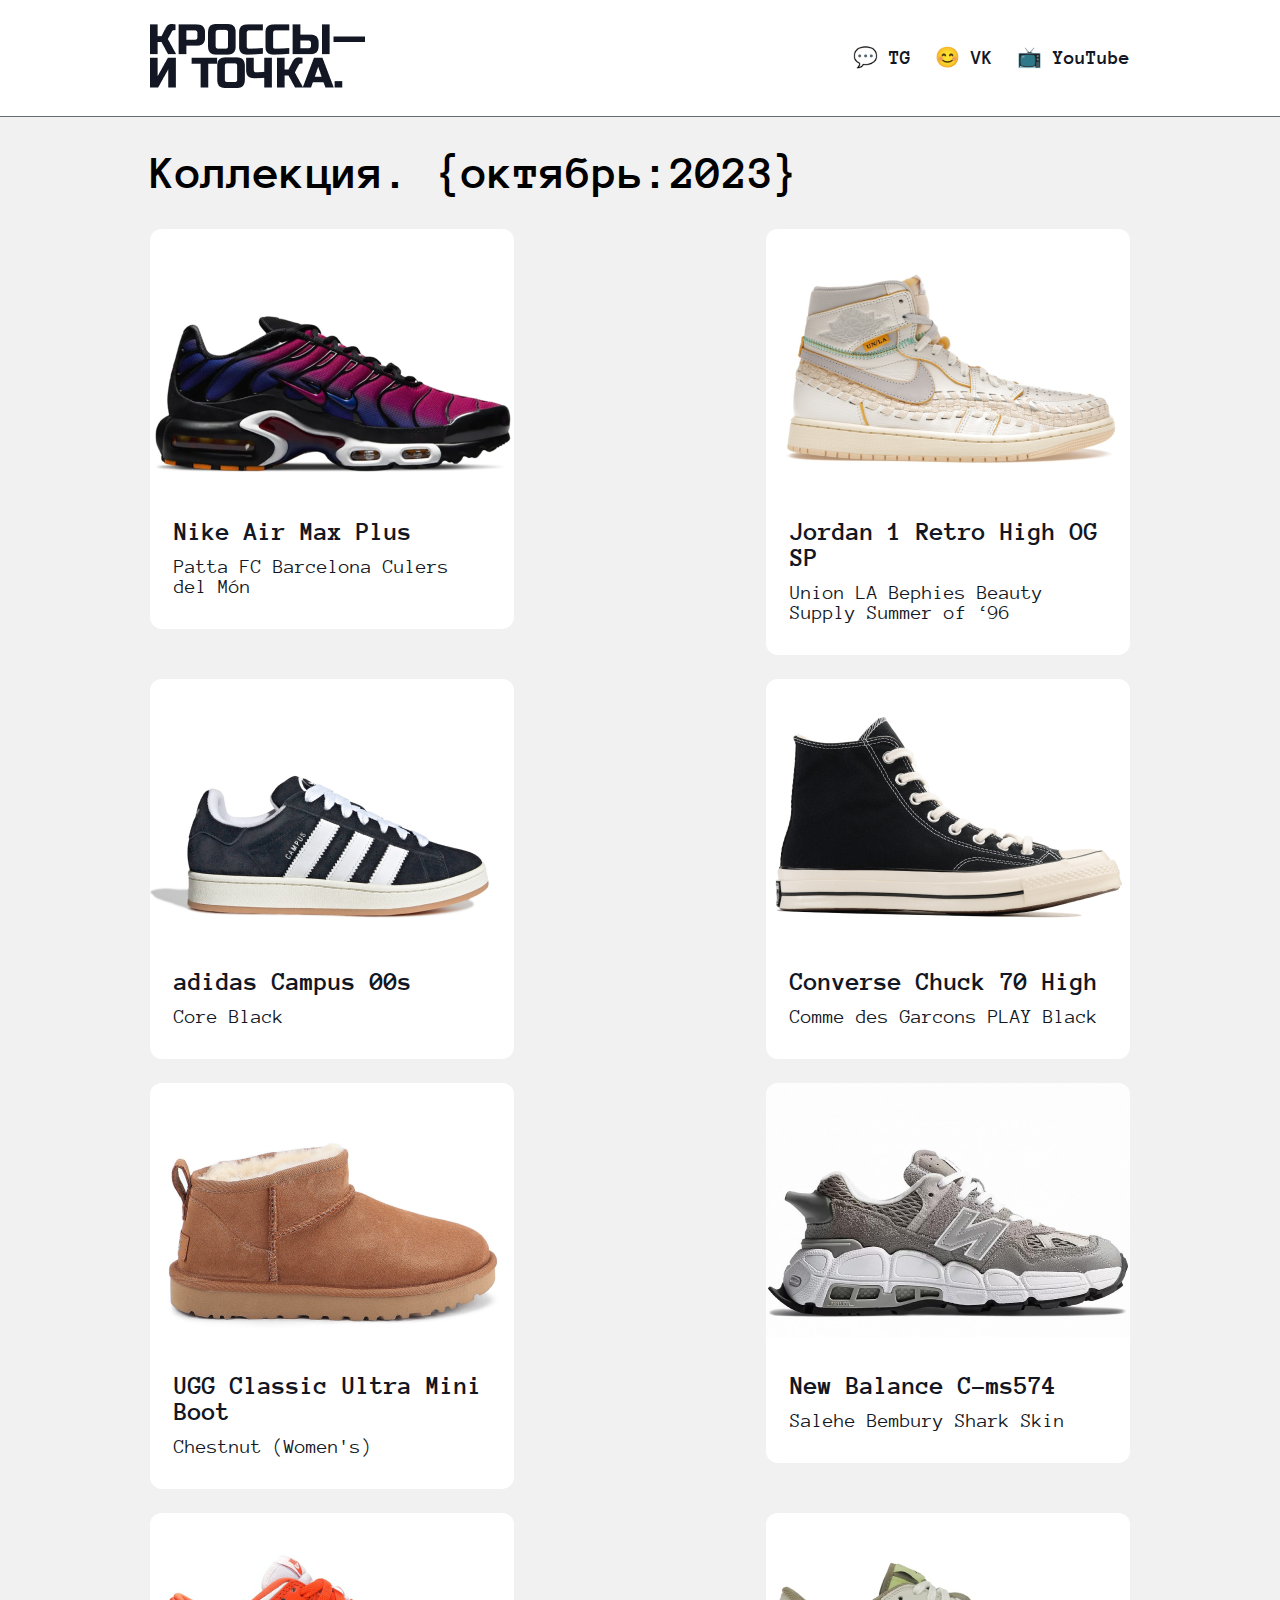
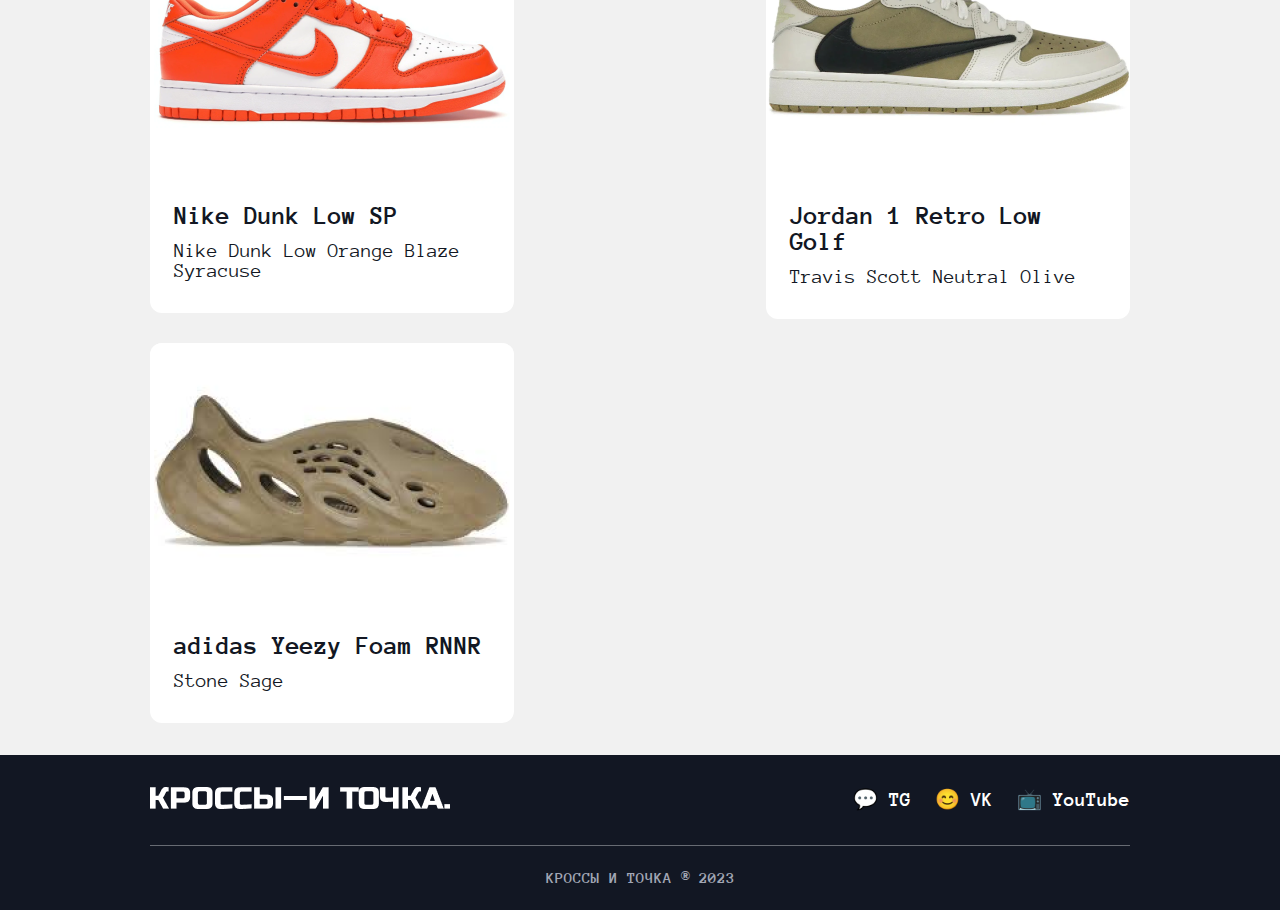
==== index.html @ f846028a "start project" ====
<!DOCTYPE html>
<html lang="ru">
    <head>
        <meta charset="UTF-8">
        <title>Кроссы — и точка</title>
        <link rel="stylesheet" href="style.css">
    </head>

    <body class="body">
        <header class="header">
            <div class="container header_content">
                <a href="./index.html"><img width="215" height="64" src="./img/logo/DarkLogo.png"></a>

                <nav class="social">
                    <ul class="social_list">
                        <li class="social_item_header"><a href="https://youtu.be/6G7HYqjBxgg?si=pOaOON23jm7wOdHf">💬 TG</a></li>
                        <li class="social_item_header"><a href="https://youtu.be/6G7HYqjBxgg?si=pOaOON23jm7wOdHf">😊 VK</a></li>
                        <li class="social_item_header"><a href="https://youtu.be/6G7HYqjBxgg?si=pOaOON23jm7wOdHf">📺 YouTube</a></li>
                    </ul>
                </nav>
            </div>
        </header>
        
        <main class="main">
            <section class="container main_content">
                <h2 class="content_title">Коллекция. {октябрь:2023}</h2>

                <div class="content_sneakers">
                    <div class="sneaker">
                        <img width="364" heigth="254" src="./img/sneakers/sneaker1_img.png">

                        <div class="info">
                            <h3 class="sneaker_title">Nike Air Max Plus</h3>
                            <p class="sneaker_text">Patta FC Barcelona Culers del Món</p>
                        </div>
                    </div>

                    <div class="sneaker">
                        <img class="sneaker_img" width="364" heigth="254" src="./img/sneakers/sneaker2_img.png">
                        
                        <div class="info">
                            <h3 class="sneaker_title">Jordan 1 Retro High OG SP</h3>
                            <p class="sneaker_text">Union LA Bephies Beauty Supply Summer of ‘96</p>
                        </div>
                    </div>

                    <div class="sneaker">
                        <img class="sneaker_img" width="364" heigth="254" src="./img/sneakers/sneaker3_img.png">
                        
                        <div class="info">
                            <h3 class="sneaker_title">adidas Campus 00s</h3>
                            <p class="sneaker_text">Core Black</p>
                        </div>
                    </div>

                    <div class="sneaker">
                        <img class="sneaker_img" width="364" heigth="254" src="./img/sneakers/sneaker4_img.png">
                        
                        <div class="info">
                            <h3 class="sneaker_title">Converse Chuck 70 High</h3>
                            <p class="sneaker_text">Comme des Garcons PLAY Black</p>
                        </div>
                    </div>

                    <div class="sneaker">
                        <img class="sneaker_img" width="364" heigth="254" src="./img/sneakers/sneaker5_img.png">
                        
                        <div class="info">
                            <h3 class="sneaker_title">UGG Classic Ultra Mini Boot</h3>
                            <p class="sneaker_text">Chestnut (Women's)</p>
                        </div>
                    </div>

                    <div class="sneaker">
                        <img class="sneaker_img" width="364" heigth="254" src="./img/sneakers/sneaker6_img.png">
                        
                        <div class="info">
                            <h3 class="sneaker_title">New Balance C-ms574</h3>
                            <p class="sneaker_text">Salehe Bembury Shark Skin</p>
                        </div>
                    </div>

                    <div class="sneaker">
                        <img class="sneaker_img" width="364" heigth="254" src="./img/sneakers/sneaker7_img.png">
                        
                        <div class="info">
                            <h3 class="sneaker_title">Nike Dunk Low SP</h3>
                            <p class="sneaker_text">Nike Dunk Low Orange Blaze Syracuse</p>
                        </div>
                    </div>

                    <div class="sneaker">
                        <img class="sneaker_img" width="364" heigth="254" src="./img/sneakers/sneaker8_img.png">
                        
                        <div class="info">
                            <h3 class="sneaker_title">Jordan 1 Retro Low Golf</h3>
                            <p class="sneaker_text">Travis Scott Neutral Olive</p>
                        </div>
                    </div>

                    <div class="sneaker">
                        <img class="sneaker_img" width="364" heigth="254" src="./img/sneakers/sneaker9_img.png">
                        
                        <div class="info">
                            <h3 class="sneaker_title">adidas Yeezy Foam RNNR</h3>
                            <p class="sneaker_text">Stone Sage</p>
                        </div>
                    </div>
                </div>
            </section>
        </main>

        <footer class="footer">
            <div class="container footer_content">
                <div class="top_box">
                    <a href="./index.html"><img width="300" height="22" src="./img/logo/LightLogo.png"></a>

                    <nav class="social">
                        <ul class="social_list">
                            <li class="social_item_footer"><a href="https://youtu.be/6G7HYqjBxgg?si=pOaOON23jm7wOdHf">💬 TG</a></li>
                            <li class="social_item_footer"><a href="https://youtu.be/6G7HYqjBxgg?si=pOaOON23jm7wOdHf">😊 VK</a></li>
                            <li class="social_item_footer"><a href="https://youtu.be/6G7HYqjBxgg?si=pOaOON23jm7wOdHf">📺 YouTube</a></li>
                        </ul>
                    </nav>
                </div>

                <p class="copyrights">КРОССЫ И ТОЧКА ® 2023</p>
            </div>
        </footer>
    </body>
</html>
---- style.css ----
@import url('https://fonts.googleapis.com/css2?family=Anonymous+Pro:wght@400;700&display=swap');

.social_item_header a:link,
.social_item_header a:visited {
    color: #121723;
    text-decoration: none;
}

.social_item_footer a:link,
.social_item_footer a:visited {
    color: #FFF;
    text-decoration: none;
}

* {
    margin: 0px;
    box-sizing: border-box;
}

.body {
    max-width: 1440px;
}

.header {
    border-bottom: solid 1px #676B73;
}

.container {
    padding-right: 150px;
    padding-left: 150px;
}

.header_content {
    display: flex;
    padding-top: 24px;
    padding-bottom: 24px;
    justify-content: space-between;
    align-items: center;
}

.social_list {
    display: flex;
    padding: 0;
    gap: 24px;
}

.social_item_header {
    display: inline-block;
    font: 700 20px/20px "Anonymous Pro", monospace;
    color: #121723;
}

.main {
    background-color: #F1F1F1;
}

.main_content {
    display: flex;
    padding-top: 32px;
    padding-bottom: 32px;
    flex-direction: column;
    gap: 32px;
}

.content_title {
    font: 700 48px/48px "Anonymous Pro", monospace;
}

.content_sneakers {
    display: flex;
    flex-wrap: wrap;
    justify-content: space-between;
    align-items: baseline;
    gap: 24px
}

.sneaker {
    display: inline-block;
    max-width: 364px;
    background-color: #FFF;
    border-radius: 12px;
    overflow: hidden;
}

.info {
    display: flex;
    padding: 32px 24px;
    flex-direction: column;
    justify-content: center;
    gap: 12px
}

.sneaker_title {
    font: 700 26px/26px "Anonymous Pro", monospace;
    color: #121723;
}

.sneaker_text {
    font: 400 20px/20px "Anonymous Pro", monospace;
    color: #121723;
}

.footer {
    background-color: #121723;
}

.footer_content {
    display: flex;
    padding-top: 32px;
    padding-bottom: 24px;
    flex-direction: column;
    align-items: center;
    gap: 24px;
}

.top_box {
    display: flex;
    padding-bottom: 32px;
    justify-content: space-between;
    align-items: center;
    align-self: stretch;
    border-bottom: solid 1px #676B73;
}

.social_item_footer {
    display: inline-block;
    font: 700 20px/20px "Anonymous Pro", monospace;
    color: #FFF;
}

.copyrights {
    font: 700 16px/16px "Anonymous Pro", monospace;
    color: #A1A6B4;
}
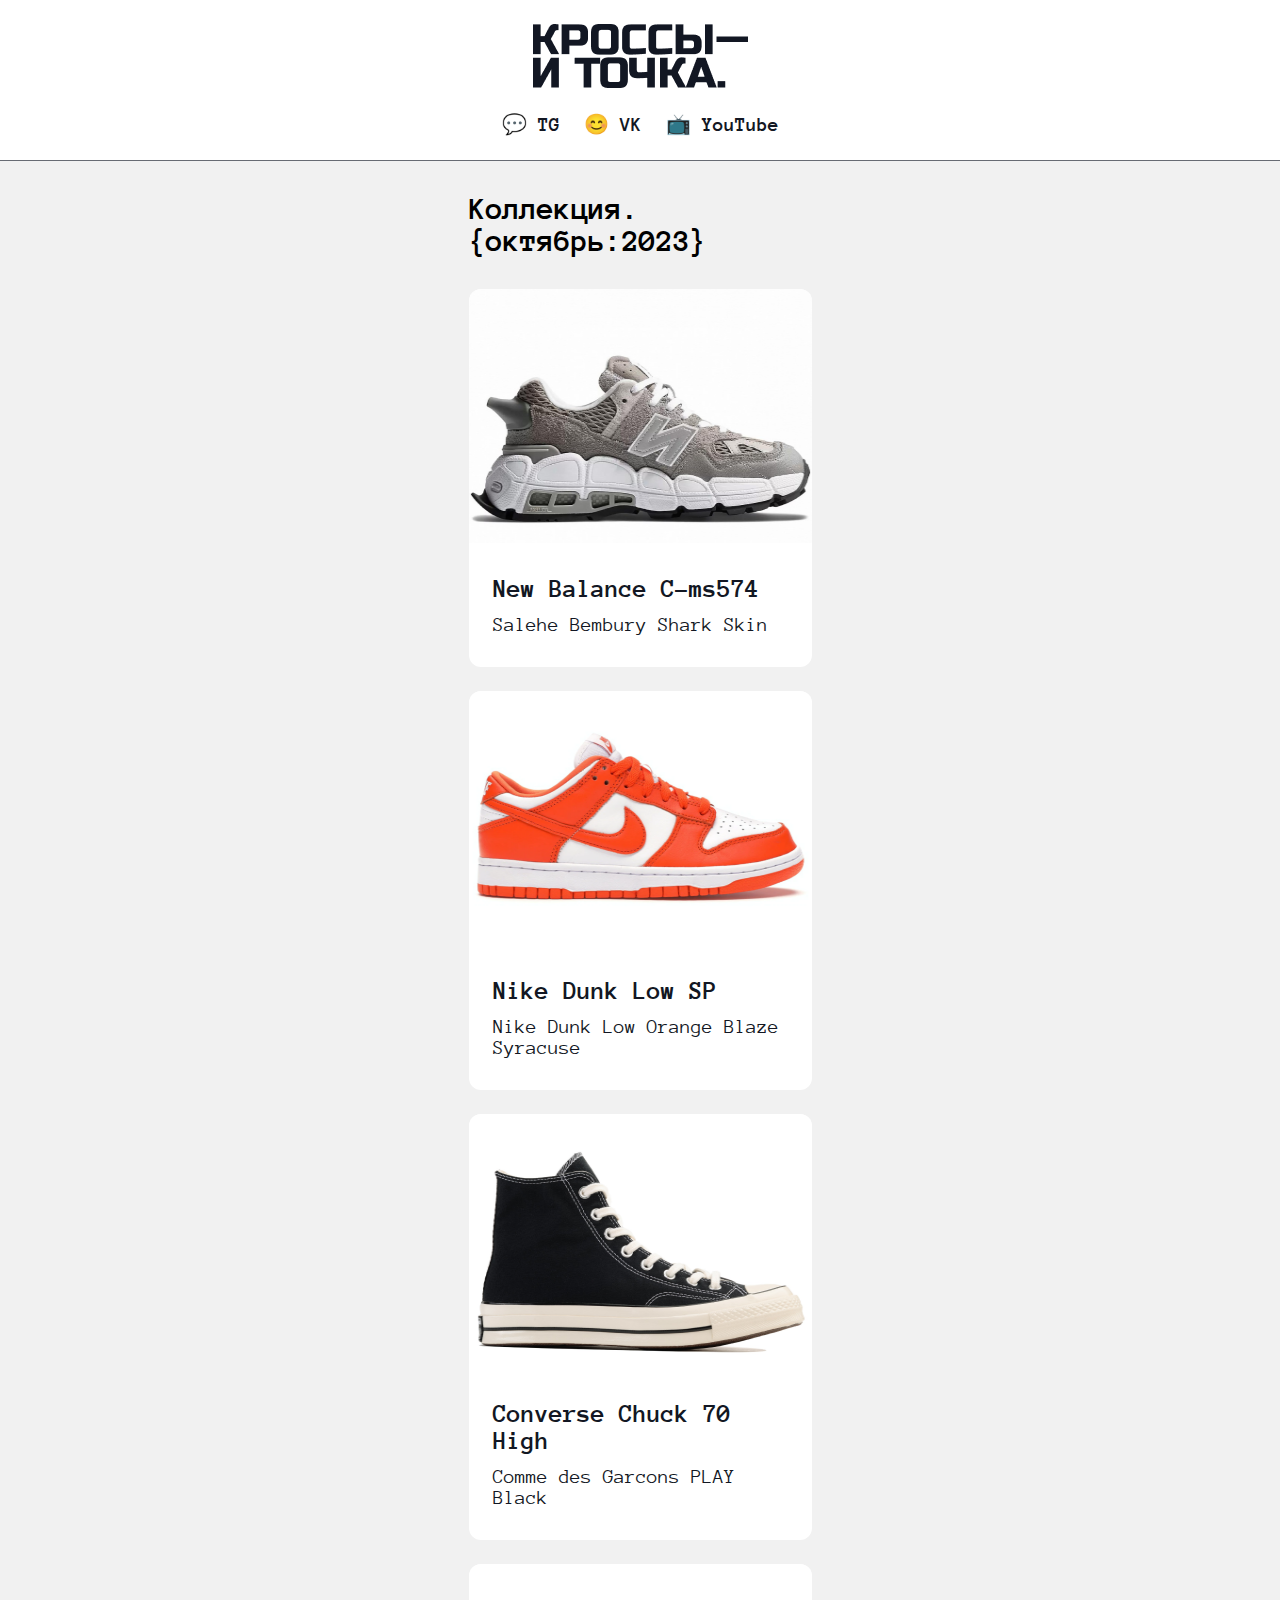
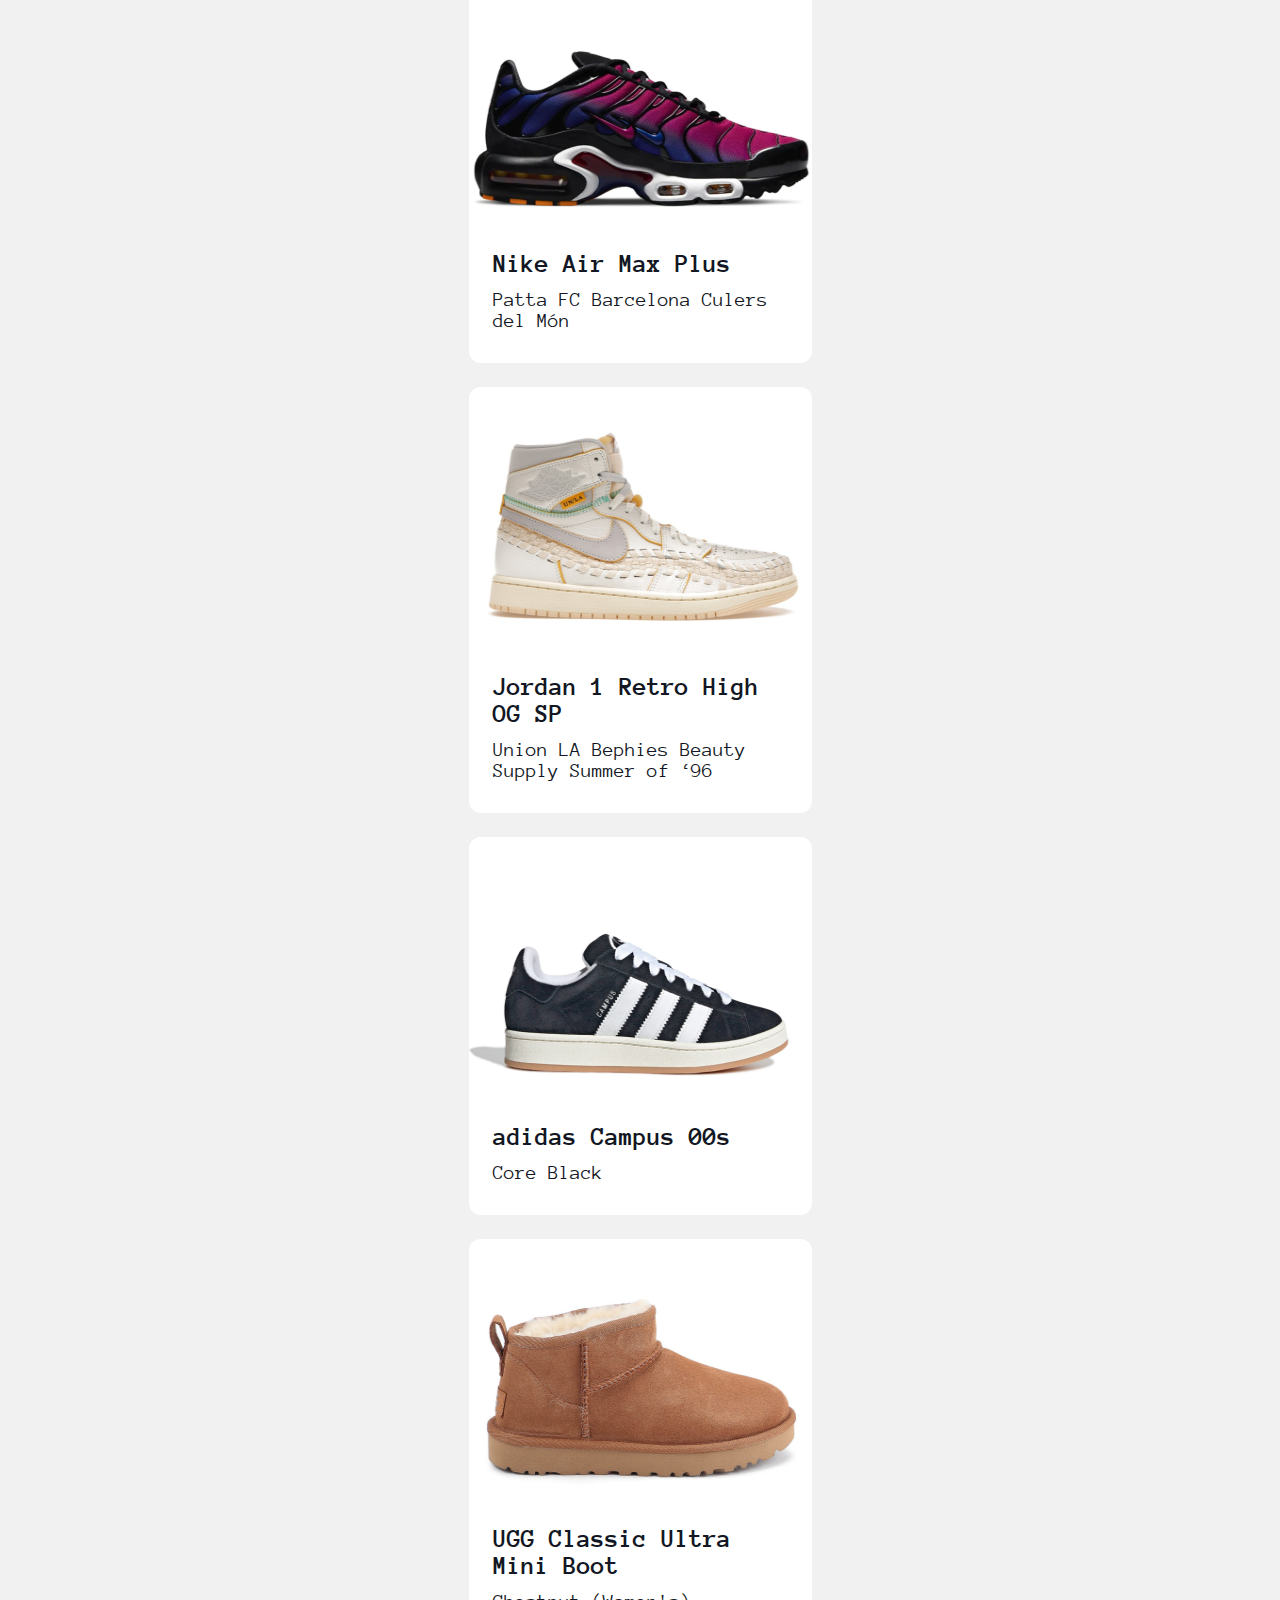
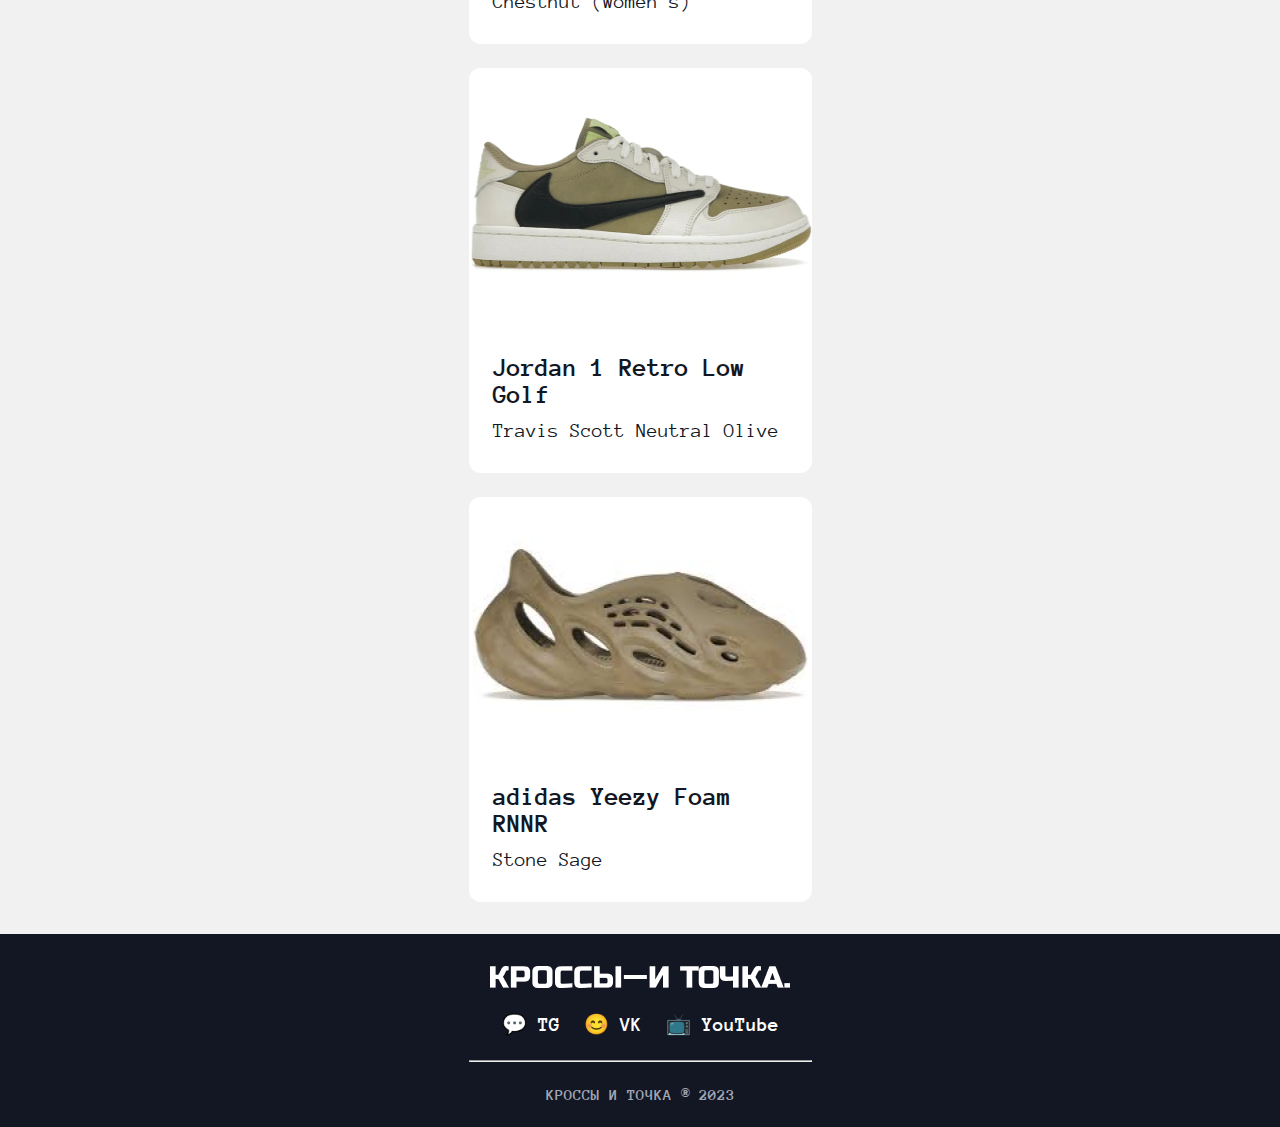
==== commit 56f2330c: "Добавил адаптив и три страницы для кросс" ====
--- a/index.html
+++ b/index.html
@@ -2,14 +2,18 @@
 <html lang="ru">
     <head>
         <meta charset="UTF-8">
+        <meta name="viewport" content="width=device-width, initial-scale=1.0"/>
         <title>Кроссы — и точка</title>
         <link rel="stylesheet" href="style.css">
+        <link rel="stylesheet" href="./styles/common_style.css">
+        <link rel="stylesheet" href="./styles/header.css">
+        <link rel="stylesheet" href="./styles/footer.css">
     </head>
 
     <body class="body">
         <header class="header">
             <div class="container header_content">
-                <a href="./index.html"><img width="215" height="64" src="./img/logo/DarkLogo.png"></a>
+                <a href="./index.html"><img class="header_logo" src="./img/logo/DarkLogo.png"></a>
 
                 <nav class="social">
                     <ul class="social_list">
@@ -26,86 +30,86 @@
                 <h2 class="content_title">Коллекция. {октябрь:2023}</h2>
 
                 <div class="content_sneakers">
-                    <div class="sneaker">
-                        <img width="364" heigth="254" src="./img/sneakers/sneaker1_img.png">
+                    <a class="sneaker" href="./pages/page_1/index.html">
+                        <img class="sneaker_img" src="./img/sneakers/sneaker6_img.png">
+                                
+                        <div class="info">
+                            <h3 class="sneaker_title">New Balance C-ms574</h3>
+                            <p class="sneaker_text">Salehe Bembury Shark Skin</p>
+                        </div>
+                    </a>
+                    
+                    <a class="sneaker" href="./pages/page_2/index.html">
+                        <img class="sneaker_img" src="./img/sneakers/sneaker7_img.png">
+                        
+                        <div class="info">
+                            <h3 class="sneaker_title">Nike Dunk Low SP</h3>
+                            <p class="sneaker_text">Nike Dunk Low Orange Blaze Syracuse</p>
+                        </div>
+                    </a>
+
+                    <a class="sneaker" href="./pages/page_3/index.html">
+                        <img class="sneaker_img" src="./img/sneakers/sneaker4_img.png">
+                        
+                        <div class="info">
+                            <h3 class="sneaker_title">Converse Chuck 70 High</h3>
+                            <p class="sneaker_text">Comme des Garcons PLAY Black</p>
+                        </div>
+                    </a>
+
+                    <a class="sneaker">
+                        <img class="sneaker_img" src="./img/sneakers/sneaker1_img.png">
 
                         <div class="info">
                             <h3 class="sneaker_title">Nike Air Max Plus</h3>
                             <p class="sneaker_text">Patta FC Barcelona Culers del Món</p>
                         </div>
-                    </div>
+                    </a>
 
-                    <div class="sneaker">
-                        <img class="sneaker_img" width="364" heigth="254" src="./img/sneakers/sneaker2_img.png">
+                    <a class="sneaker">
+                        <img class="sneaker_img" src="./img/sneakers/sneaker2_img.png">
                         
                         <div class="info">
                             <h3 class="sneaker_title">Jordan 1 Retro High OG SP</h3>
                             <p class="sneaker_text">Union LA Bephies Beauty Supply Summer of ‘96</p>
                         </div>
-                    </div>
+                    </a>
 
-                    <div class="sneaker">
-                        <img class="sneaker_img" width="364" heigth="254" src="./img/sneakers/sneaker3_img.png">
+                    <a class="sneaker">
+                        <img class="sneaker_img" src="./img/sneakers/sneaker3_img.png">
                         
                         <div class="info">
                             <h3 class="sneaker_title">adidas Campus 00s</h3>
                             <p class="sneaker_text">Core Black</p>
                         </div>
-                    </div>
+                    </a>
 
-                    <div class="sneaker">
-                        <img class="sneaker_img" width="364" heigth="254" src="./img/sneakers/sneaker4_img.png">
-                        
-                        <div class="info">
-                            <h3 class="sneaker_title">Converse Chuck 70 High</h3>
-                            <p class="sneaker_text">Comme des Garcons PLAY Black</p>
-                        </div>
-                    </div>
-
-                    <div class="sneaker">
-                        <img class="sneaker_img" width="364" heigth="254" src="./img/sneakers/sneaker5_img.png">
+                    <a class="sneaker">
+                        <img class="sneaker_img" src="./img/sneakers/sneaker5_img.png">
                         
                         <div class="info">
                             <h3 class="sneaker_title">UGG Classic Ultra Mini Boot</h3>
                             <p class="sneaker_text">Chestnut (Women's)</p>
                         </div>
-                    </div>
+                    </a>
 
-                    <div class="sneaker">
-                        <img class="sneaker_img" width="364" heigth="254" src="./img/sneakers/sneaker6_img.png">
-                        
-                        <div class="info">
-                            <h3 class="sneaker_title">New Balance C-ms574</h3>
-                            <p class="sneaker_text">Salehe Bembury Shark Skin</p>
-                        </div>
-                    </div>
-
-                    <div class="sneaker">
-                        <img class="sneaker_img" width="364" heigth="254" src="./img/sneakers/sneaker7_img.png">
-                        
-                        <div class="info">
-                            <h3 class="sneaker_title">Nike Dunk Low SP</h3>
-                            <p class="sneaker_text">Nike Dunk Low Orange Blaze Syracuse</p>
-                        </div>
-                    </div>
-
-                    <div class="sneaker">
-                        <img class="sneaker_img" width="364" heigth="254" src="./img/sneakers/sneaker8_img.png">
+                    <a class="sneaker">
+                        <img class="sneaker_img" src="./img/sneakers/sneaker8_img.png">
                         
                         <div class="info">
                             <h3 class="sneaker_title">Jordan 1 Retro Low Golf</h3>
                             <p class="sneaker_text">Travis Scott Neutral Olive</p>
                         </div>
-                    </div>
+                    </a>
 
-                    <div class="sneaker">
-                        <img class="sneaker_img" width="364" heigth="254" src="./img/sneakers/sneaker9_img.png">
+                    <a class="sneaker">
+                        <img class="sneaker_img" src="./img/sneakers/sneaker9_img.png">
                         
                         <div class="info">
                             <h3 class="sneaker_title">adidas Yeezy Foam RNNR</h3>
                             <p class="sneaker_text">Stone Sage</p>
                         </div>
-                    </div>
+                    </a>
                 </div>
             </section>
         </main>
@@ -113,7 +117,7 @@
         <footer class="footer">
             <div class="container footer_content">
                 <div class="top_box">
-                    <a href="./index.html"><img width="300" height="22" src="./img/logo/LightLogo.png"></a>
+                    <a href="./index.html"><img class="footer_logo" src="./img/logo/LightLogo.png"></a>
 
                     <nav class="social">
                         <ul class="social_list">
@@ -124,7 +128,10 @@
                     </nav>
                 </div>
 
-                <p class="copyrights">КРОССЫ И ТОЧКА ® 2023</p>
+                <div class="bottom_box">
+                    <hr class="footer_line">
+                    <p class="copyrights">КРОССЫ И ТОЧКА ® 2023</p>
+                </div>
             </div>
         </footer>
     </body>
--- a/style.css
+++ b/style.css
@@ -1,59 +1,3 @@
-@import url('https://fonts.googleapis.com/css2?family=Anonymous+Pro:wght@400;700&display=swap');
-
-.social_item_header a:link,
-.social_item_header a:visited {
-    color: #121723;
-    text-decoration: none;
-}
-
-.social_item_footer a:link,
-.social_item_footer a:visited {
-    color: #FFF;
-    text-decoration: none;
-}
-
-* {
-    margin: 0px;
-    box-sizing: border-box;
-}
-
-.body {
-    max-width: 1440px;
-}
-
-.header {
-    border-bottom: solid 1px #676B73;
-}
-
-.container {
-    padding-right: 150px;
-    padding-left: 150px;
-}
-
-.header_content {
-    display: flex;
-    padding-top: 24px;
-    padding-bottom: 24px;
-    justify-content: space-between;
-    align-items: center;
-}
-
-.social_list {
-    display: flex;
-    padding: 0;
-    gap: 24px;
-}
-
-.social_item_header {
-    display: inline-block;
-    font: 700 20px/20px "Anonymous Pro", monospace;
-    color: #121723;
-}
-
-.main {
-    background-color: #F1F1F1;
-}
-
 .main_content {
     display: flex;
     padding-top: 32px;
@@ -63,7 +7,7 @@
 }
 
 .content_title {
-    font: 700 48px/48px "Anonymous Pro", monospace;
+    font: 700 48px/100% "Anonymous Pro", monospace;
 }
 
 .content_sneakers {
@@ -71,64 +15,15 @@
     flex-wrap: wrap;
     justify-content: space-between;
     align-items: baseline;
-    gap: 24px
-}
-
-.sneaker {
-    display: inline-block;
-    max-width: 364px;
-    background-color: #FFF;
-    border-radius: 12px;
-    overflow: hidden;
-}
-
-.info {
-    display: flex;
-    padding: 32px 24px;
-    flex-direction: column;
-    justify-content: center;
-    gap: 12px
-}
-
-.sneaker_title {
-    font: 700 26px/26px "Anonymous Pro", monospace;
-    color: #121723;
-}
-
-.sneaker_text {
-    font: 400 20px/20px "Anonymous Pro", monospace;
-    color: #121723;
-}
-
-.footer {
-    background-color: #121723;
-}
-
-.footer_content {
-    display: flex;
-    padding-top: 32px;
-    padding-bottom: 24px;
-    flex-direction: column;
-    align-items: center;
     gap: 24px;
 }
 
-.top_box {
-    display: flex;
-    padding-bottom: 32px;
-    justify-content: space-between;
-    align-items: center;
-    align-self: stretch;
-    border-bottom: solid 1px #676B73;
+@media (max-width: 1439px) {
+    .content_sneakers {
+        flex-direction: column;
+    }
+
+    .content_title {
+        font-size: 32px;
+    }
 }
-
-.social_item_footer {
-    display: inline-block;
-    font: 700 20px/20px "Anonymous Pro", monospace;
-    color: #FFF;
-}
-
-.copyrights {
-    font: 700 16px/16px "Anonymous Pro", monospace;
-    color: #A1A6B4;
-}--- a/styles/common_style.css
+++ b/styles/common_style.css
@@ -0,0 +1,79 @@
+@import url('https://fonts.googleapis.com/css2?family=Anonymous+Pro:wght@400;700&display=swap');
+
+* {
+    margin: 0px;
+    box-sizing: border-box;
+}
+
+a {
+    text-decoration: none;
+}
+
+.container {
+    max-width: 1440px;
+    padding-right: 150px;
+    padding-left: 150px;
+    margin-right: auto;
+    margin-left: auto;
+}
+
+.social_list {
+    display: flex;
+    padding: 0;
+    gap: 24px;
+}
+
+.main {
+    background-color: #F1F1F1;
+}
+
+.sneaker {
+    display: flex;
+    flex-direction: column;
+    max-width: 364px;
+    background-color: #FFF;
+    border-radius: 12px;
+    overflow: hidden;
+    transition: all ease-in-out 200ms;
+}
+
+.sneaker:hover,
+.sneaker:focus {
+    transform: translateY(-10px);
+    box-shadow: 0px 4px 4px 0px rgba(0, 0, 0, 0.25);
+}
+
+.sneaker_img {
+    width: 364px;
+    height: 254px;
+}
+
+.info {
+    display: flex;
+    padding: 32px 24px;
+    flex-direction: column;
+    justify-content: center;
+    gap: 12px
+}
+
+.sneaker_title {
+    font: 700 26px "Anonymous Pro", monospace;
+    color: #121723;
+}
+
+.sneaker_text {
+    font: 400 20px "Anonymous Pro", monospace;
+    color: #121723;
+}
+
+@media (max-width: 1439px) {
+    .container {
+        max-width: 375px;
+        padding-right: 16px;
+        padding-left: 16px;
+    }
+
+    .sneaker_img {
+        width: 343px;
+    }
+}--- a/styles/header.css
+++ b/styles/header.css
@@ -0,0 +1,36 @@
+.social_item_header a:link,
+.social_item_header a:visited {
+    color: #121723;
+}
+
+.header {
+    border-bottom: solid 1px #676B73;
+}
+
+.header_content {
+    display: flex;
+    padding-top: 24px;
+    padding-bottom: 24px;
+    justify-content: space-between;
+    align-items: center;
+}
+
+.header_logo {
+    display: block;
+    width: 215px;
+    height: 64px;
+}
+
+.social_item_header {
+    display: inline-block;
+    font: 700 20px "Anonymous Pro", monospace;
+    color: #121723;
+}
+
+@media (max-width: 1439px) {
+    .header_content {
+        flex-direction: column;
+        align-items: center;
+        gap: 24px;
+    }
+}--- a/styles/footer.css
+++ b/styles/footer.css
@@ -0,0 +1,66 @@
+.social_item_footer a:link,
+.social_item_footer a:visited {
+    color: #FFF;
+}
+
+.footer {
+    background-color: #121723;
+}
+
+.footer_content {
+    display: flex;
+    padding-top: 32px;
+    padding-bottom: 24px;
+    flex-direction: column;
+    align-items: center;
+    gap: 32px;
+}
+
+.top_box {
+    display: flex;
+    justify-content: space-between;
+    align-items: center;
+    align-self: stretch;
+}
+
+.footer_logo {
+    display: block;
+    width: 300px;
+    height: 22px;
+}
+
+.social_item_footer {
+    display: inline-block;
+    font: 700 20px "Anonymous Pro", monospace;
+    color: #FFF;
+}
+
+.bottom_box {
+    display: flex;
+    flex-direction: column;
+    align-items: center;
+    align-self: stretch;
+    gap: 24px;
+}
+
+.footer_line {
+    width: 100%;
+    height: 1px;
+    background: #676B73;
+}
+
+.copyrights {
+    font: 700 16px "Anonymous Pro", monospace;
+    color: #A1A6B4;
+}
+
+@media (max-width: 1439px) {
+    .footer_content {
+        gap: 24px;
+    }
+
+    .top_box {
+        flex-direction: column;
+        gap: 24px;
+    }
+}